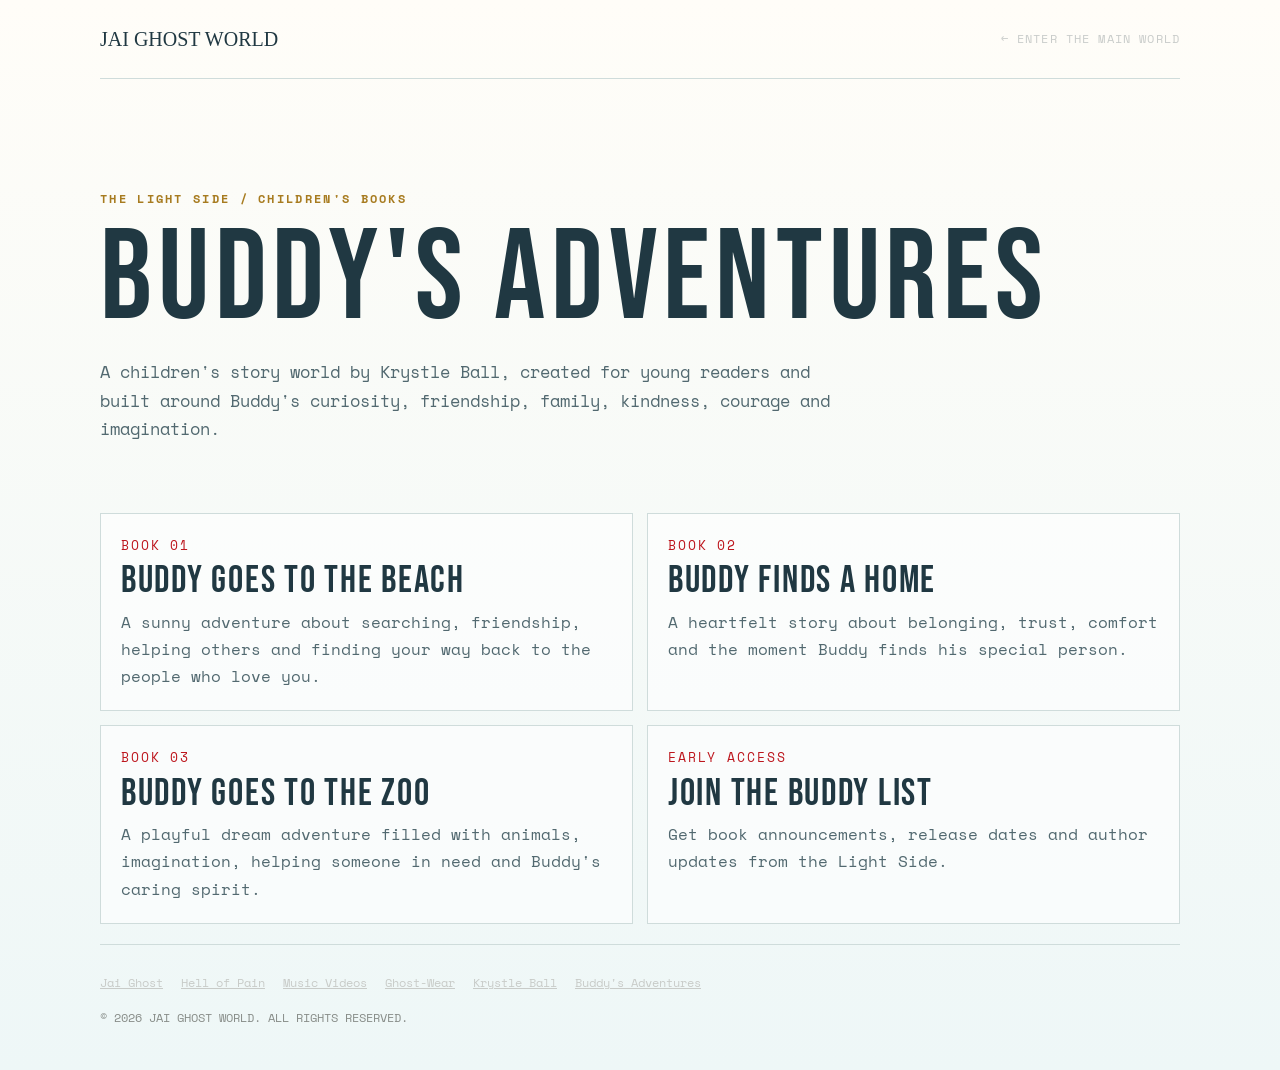
==== buddy-adventures/index.html @ 227c3b8b "Add SEO landing page: buddy-adventures/index.html" ====
<!doctype html>
<html lang="en">
<head>
  <meta charset="utf-8">
  <meta name="viewport" content="width=device-width,initial-scale=1">
  <meta name="theme-color" content="#fffdf8">
  <meta name="description" content="Buddy's Adventures is a children's book series by Krystle Ball featuring friendship, family, kindness, courage, imagination and Buddy's growing world of adventures.">
  <meta name="robots" content="index, follow, max-image-preview:large">
  <link rel="canonical" href="https://jaighostworld.com/buddy-adventures/">
  <meta property="og:type" content="website">
  <meta property="og:site_name" content="Jai Ghost World">
  <meta property="og:title" content="Buddy's Adventures by Krystle Ball | Children's Book Series">
  <meta property="og:description" content="Buddy's Adventures is a children's book series by Krystle Ball featuring friendship, family, kindness, courage, imagination and Buddy's growing world of adventures.">
  <meta property="og:url" content="https://jaighostworld.com/buddy-adventures/">
  <meta property="og:image" content="https://jaighostworld.com/assets/krystle-ball-buddy-hero.webp">
  <meta name="twitter:card" content="summary_large_image">
  <meta name="twitter:title" content="Buddy's Adventures by Krystle Ball | Children's Book Series">
  <meta name="twitter:description" content="Buddy's Adventures is a children's book series by Krystle Ball featuring friendship, family, kindness, courage, imagination and Buddy's growing world of adventures.">
  <meta name="twitter:image" content="https://jaighostworld.com/assets/krystle-ball-buddy-hero.webp">
  <title>Buddy's Adventures by Krystle Ball | Children's Book Series</title>
  <link rel="icon" type="image/svg+xml" href="/assets/favicon.svg">
  <link rel="preconnect" href="https://fonts.googleapis.com">
  <link rel="preconnect" href="https://fonts.gstatic.com" crossorigin>
  <link href="https://fonts.googleapis.com/css2?family=Bebas+Neue&family=Permanent+Marker&family=Space+Mono:wght@400;700&display=swap" rel="stylesheet">
  <link rel="stylesheet" href="/seo-pages.css?v=20260929-1">
  <script type="application/ld+json">{"@context":"https://schema.org","@graph":[{"@type":"CreativeWorkSeries","@id":"https://jaighostworld.com/#buddy-adventures","name":"Buddy's Adventures","url":"https://jaighostworld.com/buddy-adventures/","creator":{"@id":"https://jaighostworld.com/#krystle-ball"},"audience":{"@type":"PeopleAudience","suggestedMinAge":4,"suggestedMaxAge":7}},{"@type":"Person","@id":"https://jaighostworld.com/#krystle-ball","name":"Krystle Ball","url":"https://jaighostworld.com/krystle-ball/"},{"@type":"BreadcrumbList","itemListElement":[{"@type":"ListItem","position":1,"name":"Jai Ghost World","item":"https://jaighostworld.com/"},{"@type":"ListItem","position":2,"name":"Buddy's Adventures","item":"https://jaighostworld.com/buddy-adventures/"}]}]}</script>
</head>
<body class="light">
<div class="wrap">
  <header class="topbar"><a class="brand" href="/">JAI GHOST WORLD</a><a class="back" href="/">← ENTER THE MAIN WORLD</a></header>
  <main>
    <section class="hero"><div class="kicker">THE LIGHT SIDE / CHILDREN'S BOOKS</div><h1>BUDDY'S ADVENTURES</h1><p class="lede">A children's story world by Krystle Ball, created for young readers and built around Buddy's curiosity, friendship, family, kindness, courage and imagination.</p></section>
    <section class="cards">
      <article class="card"><small>BOOK 01</small><h3>BUDDY GOES TO THE BEACH</h3><p>A sunny adventure about searching, friendship, helping others and finding your way back to the people who love you.</p></article>
      <article class="card"><small>BOOK 02</small><h3>BUDDY FINDS A HOME</h3><p>A heartfelt story about belonging, trust, comfort and the moment Buddy finds his special person.</p></article>
      <article class="card"><small>BOOK 03</small><h3>BUDDY GOES TO THE ZOO</h3><p>A playful dream adventure filled with animals, imagination, helping someone in need and Buddy's caring spirit.</p></article>
      <a class="card" href="/#buddy-list"><small>EARLY ACCESS</small><h3>JOIN THE BUDDY LIST</h3><p>Get book announcements, release dates and author updates from the Light Side.</p></a>
    </section>
  </main>
  <footer class="footer">
    <nav aria-label="Explore Jai Ghost World">
      <a href="/jai-ghost/">Jai Ghost</a>
      <a href="/music/hell-of-pain/">Hell of Pain</a>
      <a href="/music-videos/">Music Videos</a>
      <a href="/ghost-wear/">Ghost-Wear</a>
      <a href="/krystle-ball/">Krystle Ball</a>
      <a href="/buddy-adventures/">Buddy's Adventures</a>
    </nav>
    <div>© 2026 JAI GHOST WORLD. ALL RIGHTS RESERVED.</div>
  </footer>
</div>
</body>
</html>
---- seo-pages.css ----
:root{--bg:#050606;--panel:#0c0e0e;--ink:#f4f4ef;--muted:#a4a8a5;--red:#bd171e;--line:#292c2b;--light:#fffdf8;--teal:#174e60;--violet:#6d49aa}
*{box-sizing:border-box}
html{scroll-behavior:smooth}
body{margin:0;background:var(--bg);color:var(--ink);font-family:"Space Mono",monospace;line-height:1.7}
a{color:inherit}
.wrap{width:min(1080px,calc(100% - 34px));margin:0 auto}
.topbar{display:flex;align-items:center;justify-content:space-between;gap:18px;padding:22px 0;border-bottom:1px solid var(--line)}
.brand{text-decoration:none;font-family:"Permanent Marker",cursive;font-size:1.25rem}
.back{text-decoration:none;color:#c9ccca;font-size:.72rem;letter-spacing:.1em}
.hero{padding:clamp(58px,9vw,110px) 0 52px}
.kicker{color:var(--red);font-size:.72rem;font-weight:700;letter-spacing:.2em;text-transform:uppercase}
h1,h2,h3{font-family:"Bebas Neue",sans-serif;font-weight:400;letter-spacing:.045em;line-height:.92}
h1{font-size:clamp(4rem,10vw,8.5rem);margin:12px 0 20px}
h2{font-size:clamp(2.7rem,6vw,5rem);margin:0 0 18px}
h3{font-size:clamp(1.7rem,3vw,2.6rem);margin:0 0 10px}
.lede{max-width:760px;color:#d1d3d0;font-size:clamp(.9rem,1.5vw,1.05rem)}
.grid{display:grid;grid-template-columns:1.15fr .85fr;gap:clamp(28px,5vw,70px);padding:28px 0 74px}
.panel{border:1px solid var(--line);background:var(--panel);padding:clamp(24px,4vw,42px)}
.panel p{color:var(--muted)}
.list{display:grid;gap:14px;padding:0;margin:20px 0 0;list-style:none}
.list li{border-top:1px solid var(--line);padding-top:14px;color:#c9ccca}
.cta{display:inline-flex;align-items:center;justify-content:center;min-height:48px;margin-top:20px;padding:12px 18px;border:1px solid var(--red);text-decoration:none;font-size:.72rem;font-weight:700;letter-spacing:.12em;text-transform:uppercase}
.cta:hover,.cta:focus-visible{background:var(--red);outline:none}
.cta.alt{border-color:#555;margin-left:8px}
.media{width:100%;border:1px solid var(--line);background:#000;object-fit:cover}
.cards{display:grid;grid-template-columns:repeat(2,minmax(0,1fr));gap:14px}
.card{display:block;border:1px solid var(--line);background:#0b0d0d;padding:20px;text-decoration:none}
.card small{display:block;color:var(--red);letter-spacing:.14em;margin-bottom:7px}
.card p{margin:0;color:var(--muted)}
.footer{margin-top:20px;border-top:1px solid var(--line);padding:28px 0 42px;color:#888d89;font-size:.72rem}
.footer nav{display:flex;flex-wrap:wrap;gap:10px 18px;margin-bottom:16px}
.footer a{color:#c8cbc8}
.light{background:linear-gradient(180deg,#fffdf8,#eef7f7);color:#203842}
.light .topbar,.light .panel,.light .footer,.light .card{border-color:#cfdcdb}
.light .panel,.light .card{background:rgba(255,255,255,.62)}
.light .lede,.light .panel p,.light .card p{color:#526970}
.light .kicker{color:#a77b1f}
.light .cta{border-color:var(--teal);color:var(--teal)}
.light .cta:hover,.light .cta:focus-visible{background:var(--teal);color:white}
@media(max-width:760px){.grid{grid-template-columns:1fr}.cards{grid-template-columns:1fr}.topbar{align-items:flex-start;flex-direction:column}.cta.alt{margin-left:0}}
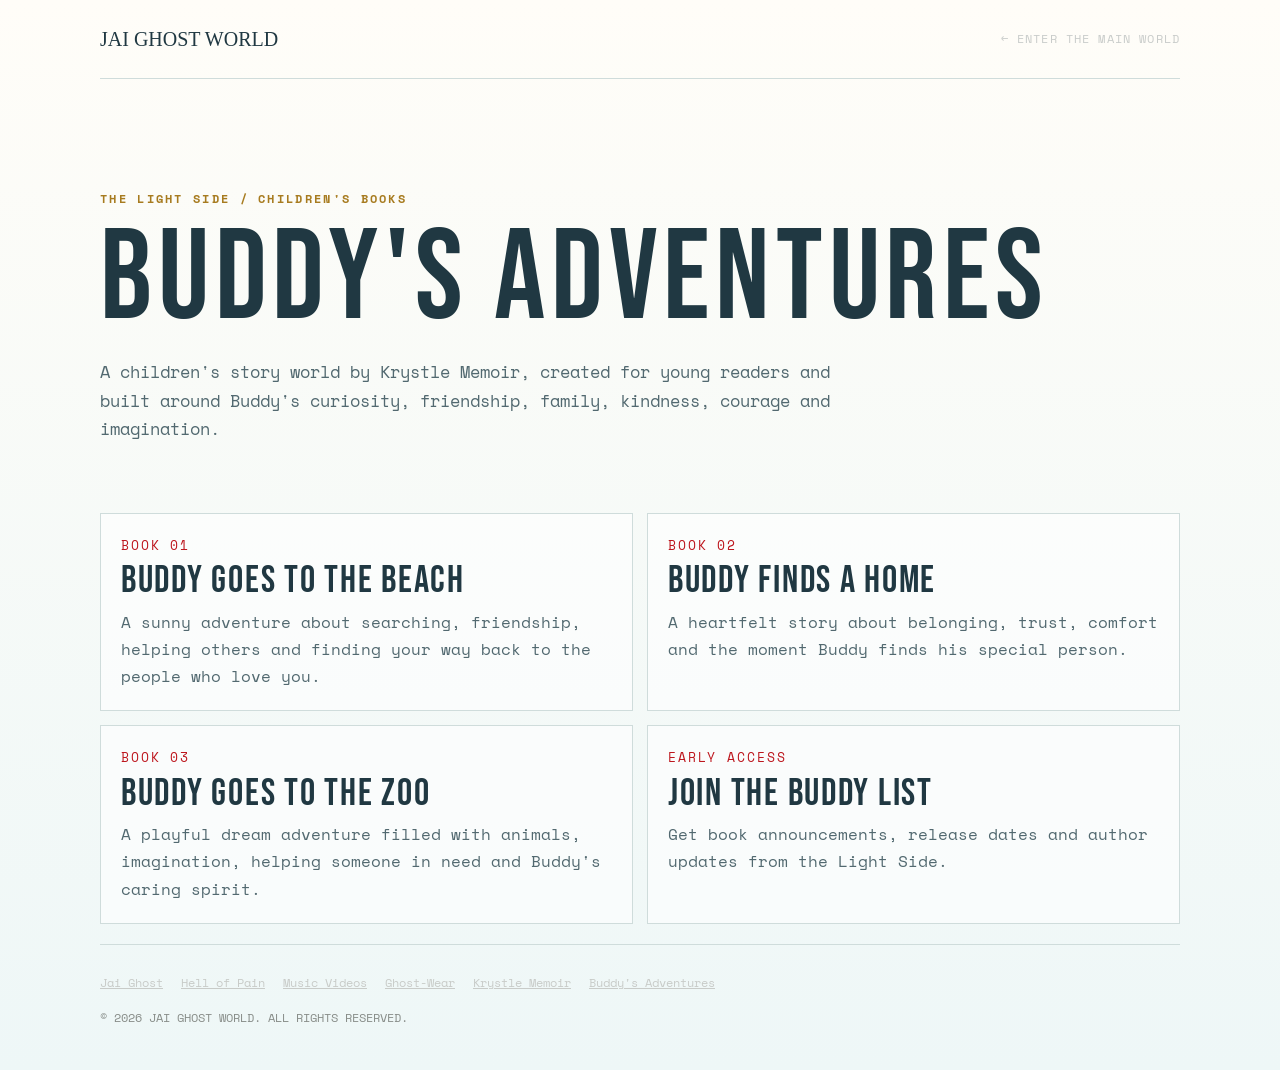
==== commit 0ea81786: "Credit Buddy's Adventures to Krystle Memoir" ====
--- a/buddy-adventures/index.html
+++ b/buddy-adventures/index.html
@@ -4,32 +4,32 @@
   <meta charset="utf-8">
   <meta name="viewport" content="width=device-width,initial-scale=1">
   <meta name="theme-color" content="#fffdf8">
-  <meta name="description" content="Buddy's Adventures is a children's book series by Krystle Ball featuring friendship, family, kindness, courage, imagination and Buddy's growing world of adventures.">
+  <meta name="description" content="Buddy's Adventures is a children's book series by Krystle Memoir featuring friendship, family, kindness, courage, imagination and Buddy's growing world of adventures.">
   <meta name="robots" content="index, follow, max-image-preview:large">
   <link rel="canonical" href="https://jaighostworld.com/buddy-adventures/">
   <meta property="og:type" content="website">
   <meta property="og:site_name" content="Jai Ghost World">
-  <meta property="og:title" content="Buddy's Adventures by Krystle Ball | Children's Book Series">
-  <meta property="og:description" content="Buddy's Adventures is a children's book series by Krystle Ball featuring friendship, family, kindness, courage, imagination and Buddy's growing world of adventures.">
+  <meta property="og:title" content="Buddy's Adventures by Krystle Memoir | Children's Book Series">
+  <meta property="og:description" content="Buddy's Adventures is a children's book series by Krystle Memoir featuring friendship, family, kindness, courage, imagination and Buddy's growing world of adventures.">
   <meta property="og:url" content="https://jaighostworld.com/buddy-adventures/">
   <meta property="og:image" content="https://jaighostworld.com/assets/krystle-ball-buddy-hero.webp">
   <meta name="twitter:card" content="summary_large_image">
-  <meta name="twitter:title" content="Buddy's Adventures by Krystle Ball | Children's Book Series">
-  <meta name="twitter:description" content="Buddy's Adventures is a children's book series by Krystle Ball featuring friendship, family, kindness, courage, imagination and Buddy's growing world of adventures.">
+  <meta name="twitter:title" content="Buddy's Adventures by Krystle Memoir | Children's Book Series">
+  <meta name="twitter:description" content="Buddy's Adventures is a children's book series by Krystle Memoir featuring friendship, family, kindness, courage, imagination and Buddy's growing world of adventures.">
   <meta name="twitter:image" content="https://jaighostworld.com/assets/krystle-ball-buddy-hero.webp">
-  <title>Buddy's Adventures by Krystle Ball | Children's Book Series</title>
+  <title>Buddy's Adventures by Krystle Memoir | Children's Book Series</title>
   <link rel="icon" type="image/svg+xml" href="/assets/favicon.svg">
   <link rel="preconnect" href="https://fonts.googleapis.com">
   <link rel="preconnect" href="https://fonts.gstatic.com" crossorigin>
   <link href="https://fonts.googleapis.com/css2?family=Bebas+Neue&family=Permanent+Marker&family=Space+Mono:wght@400;700&display=swap" rel="stylesheet">
   <link rel="stylesheet" href="/seo-pages.css?v=20260929-1">
-  <script type="application/ld+json">{"@context":"https://schema.org","@graph":[{"@type":"CreativeWorkSeries","@id":"https://jaighostworld.com/#buddy-adventures","name":"Buddy's Adventures","url":"https://jaighostworld.com/buddy-adventures/","creator":{"@id":"https://jaighostworld.com/#krystle-ball"},"audience":{"@type":"PeopleAudience","suggestedMinAge":4,"suggestedMaxAge":7}},{"@type":"Person","@id":"https://jaighostworld.com/#krystle-ball","name":"Krystle Ball","url":"https://jaighostworld.com/krystle-ball/"},{"@type":"BreadcrumbList","itemListElement":[{"@type":"ListItem","position":1,"name":"Jai Ghost World","item":"https://jaighostworld.com/"},{"@type":"ListItem","position":2,"name":"Buddy's Adventures","item":"https://jaighostworld.com/buddy-adventures/"}]}]}</script>
+  <script type="application/ld+json">{"@context":"https://schema.org","@graph":[{"@type":"CreativeWorkSeries","@id":"https://jaighostworld.com/#buddy-adventures","name":"Buddy's Adventures","url":"https://jaighostworld.com/buddy-adventures/","creator":{"@id":"https://jaighostworld.com/#krystle-memoir"},"audience":{"@type":"PeopleAudience","suggestedMinAge":4,"suggestedMaxAge":7}},{"@type":"Person","@id":"https://jaighostworld.com/#krystle-memoir","name":"Krystle Memoir","url":"https://jaighostworld.comhttps://krystlememoir.jaighostworld.com/"},{"@type":"BreadcrumbList","itemListElement":[{"@type":"ListItem","position":1,"name":"Jai Ghost World","item":"https://jaighostworld.com/"},{"@type":"ListItem","position":2,"name":"Buddy's Adventures","item":"https://jaighostworld.com/buddy-adventures/"}]}]}</script>
 </head>
 <body class="light">
 <div class="wrap">
   <header class="topbar"><a class="brand" href="/">JAI GHOST WORLD</a><a class="back" href="/">← ENTER THE MAIN WORLD</a></header>
   <main>
-    <section class="hero"><div class="kicker">THE LIGHT SIDE / CHILDREN'S BOOKS</div><h1>BUDDY'S ADVENTURES</h1><p class="lede">A children's story world by Krystle Ball, created for young readers and built around Buddy's curiosity, friendship, family, kindness, courage and imagination.</p></section>
+    <section class="hero"><div class="kicker">THE LIGHT SIDE / CHILDREN'S BOOKS</div><h1>BUDDY'S ADVENTURES</h1><p class="lede">A children's story world by Krystle Memoir, created for young readers and built around Buddy's curiosity, friendship, family, kindness, courage and imagination.</p></section>
     <section class="cards">
       <article class="card"><small>BOOK 01</small><h3>BUDDY GOES TO THE BEACH</h3><p>A sunny adventure about searching, friendship, helping others and finding your way back to the people who love you.</p></article>
       <article class="card"><small>BOOK 02</small><h3>BUDDY FINDS A HOME</h3><p>A heartfelt story about belonging, trust, comfort and the moment Buddy finds his special person.</p></article>
@@ -43,7 +43,7 @@
       <a href="/music/hell-of-pain/">Hell of Pain</a>
       <a href="/music-videos/">Music Videos</a>
       <a href="/ghost-wear/">Ghost-Wear</a>
-      <a href="/krystle-ball/">Krystle Ball</a>
+      <a href="https://krystlememoir.jaighostworld.com/">Krystle Memoir</a>
       <a href="/buddy-adventures/">Buddy's Adventures</a>
     </nav>
     <div>© 2026 JAI GHOST WORLD. ALL RIGHTS RESERVED.</div>
